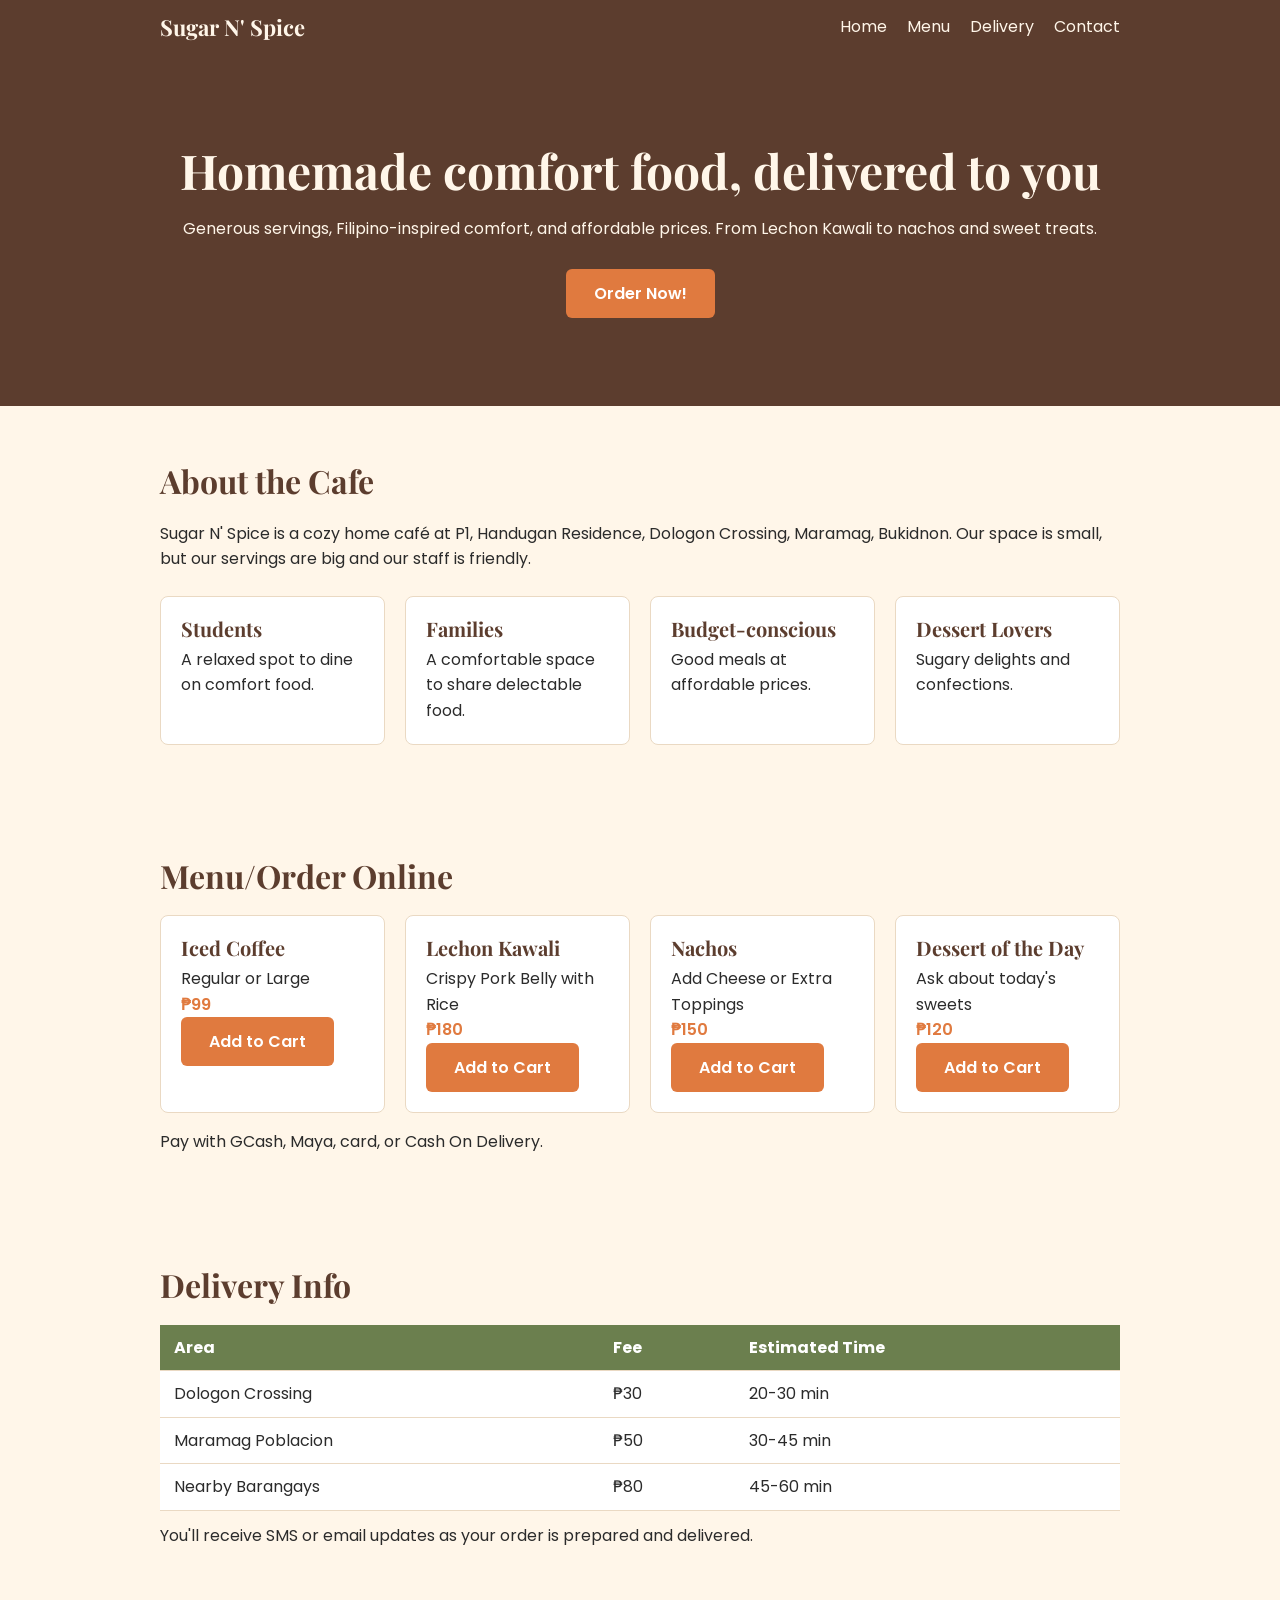
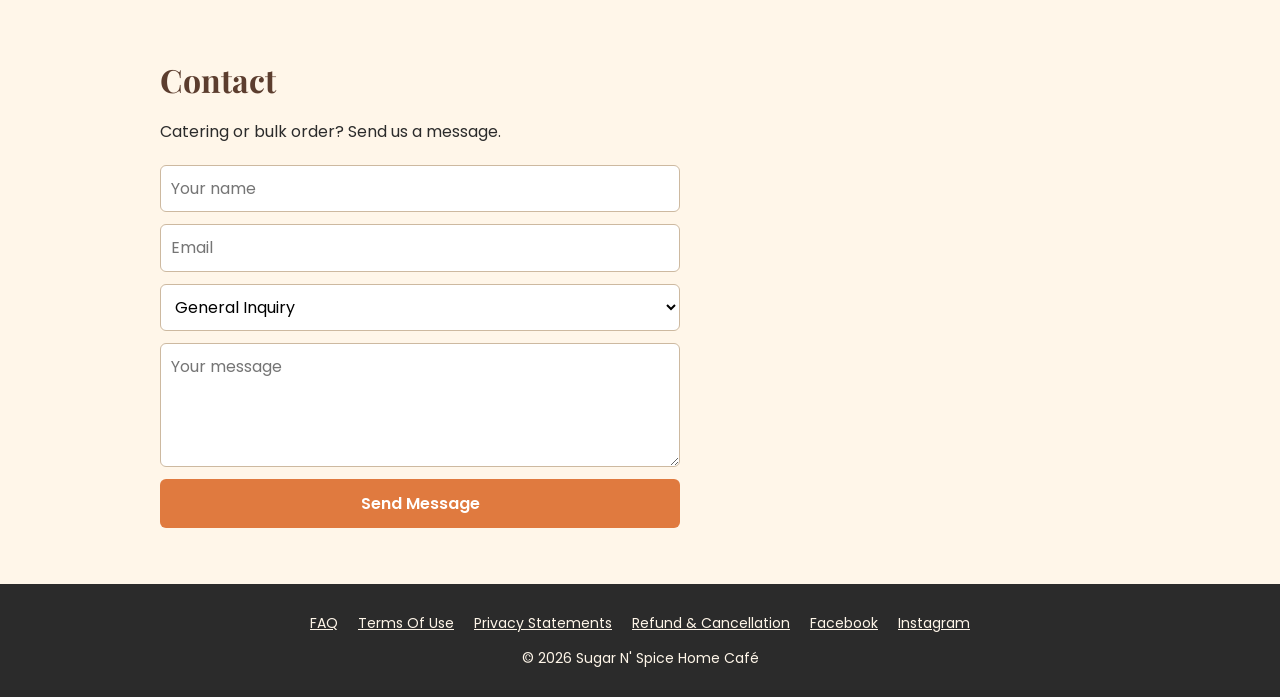
==== index.html @ 89f5729f "Debugging (Final Version)" ====
<!DOCTYPE html>
<html lang="en">
    <head>
        <meta charset="UTF-8">
        <meta name="viewport" content="width=device-width, initial-scale=1">
        <title>Sugar N' Spice Café</title>
        <link href="https://fonts.googleapis.com/css2?family=Playfair+Display:wght@600;700&family=Poppins:wght@400;600&display=swap" rel="stylesheet">
        <link rel="stylesheet" href="css/style.css">
    </head>
    <body>
        <header>
            <nav>
                <a class="logo" href="#home">Sugar N' Spice</a>
                <ul>
                    <li><a href="#home">Home</a></li>
                    <li><a href="#menu">Menu</a></li>
                    <li><a href="#delivery">Delivery</a></li>
                    <li><a href="#contact">Contact</a></li>
                </ul>
            </nav>
        </header>
        <!--Hero Section-->
        <section class ="hero" id="home">
            <h1>Homemade comfort food, delivered to you</h1>
            <p>Generous servings, Filipino-inspired comfort, and affordable prices. From Lechon Kawali to nachos and sweet treats.</p>
            <a class="btn" href="#menu">Order Now!</a>
        </section>

        <section>
            <h2>About the Cafe</h2>
            <p>Sugar N' Spice is a cozy home café at P1, Handugan Residence, Dologon Crossing, Maramag, Bukidnon. Our space is small, but our servings are big and our staff is friendly.</p>
            <div class="grid" style="margin-top:24px">
                <div class="card"><h3>Students</h3><p>A relaxed spot to dine on comfort food.</p></div>
                <div class="card"><h3>Families</h3><p>A comfortable space to share delectable food.</p></div>
                <div class="card"><h3>Budget-conscious</h3><p>Good meals at affordable prices.</p></div>
                <div class="card"><h3>Dessert Lovers</h3><p>Sugary delights and confections.</p></div>
            </div>
        </section>

        <!--MENU-->
        <section id="menu">
            <h2>Menu/Order Online</h2>
            <div class="grid">
                <div class="card"><h3>Iced Coffee</h3><p>Regular or Large</p><p class="price">₱99</p><a class="btn" href="#">Add to Cart</a></div>
                <div class="card"><h3>Lechon Kawali</h3><p>Crispy Pork Belly with Rice</p><p class="price">₱180</p><a class="btn" href="#">Add to Cart</a></div>
                <div class="card"><h3>Nachos</h3><p>Add Cheese or Extra Toppings</p><p class="price">₱150</p><a class="btn" href="#">Add to Cart</a></div>
                <div class="card"><h3>Dessert of the Day</h3><p>Ask about today's sweets</p><p class="price">₱120</p><a class="btn" href="#">Add to Cart</a></div>
            </div>
            <p style="margin-top:16px">Pay with GCash, Maya, card, or Cash On Delivery.</p>
        </section>

        <!--DELIVERY-->
        <section id="delivery">
            <h2>Delivery Info</h2>
            <table>
                <tr><th>Area</th><th>Fee</th><th>Estimated Time</th></tr>
                <tr><td>Dologon Crossing</td><td>₱30</td><td>20-30 min</td></tr>
                <tr><td>Maramag Poblacion</td><td>₱50</td><td>30-45 min</td></tr>
                <tr><td>Nearby Barangays</td><td>₱80</td><td>45-60 min</td></tr>
            </table>
            <p style="margin-top:12px">You'll receive SMS or email updates as your order is prepared and delivered.</p>
        </section>

        <section id="contact">
            <h2>Contact</h2>
            <p style="margin-bottom:20px">Catering or bulk order? Send us a message.</p>
            <form>
                <input type="text" placeholder="Your name" required>
                <input type="email" placeholder="Email" required>
                <select><option>General Inquiry</option><option>Catering</option><option>Bulk Order</option></select>
                <textarea rows="4" placeholder="Your message"></textarea>
                <button class="btn" type="submit">Send Message</button>
            </form>
        </section>
        <!--FOOTER-->
                
        <footer>
            <ul>
                <li><a href="#">FAQ</a></li>
                <li><a href="#">Terms Of Use</a></li>
                <li><a href="#">Privacy Statements</a></li>
                <li><a href="#">Refund &amp; Cancellation</a></li>
                <li><a href="#">Facebook</a></li>
                <li><a href="#">Instagram</a></li>
            </ul>
            <p>© 2026 Sugar N' Spice Home Café</p>
        </footer>
    </body>
</html>
---- css/style.css ----
:root {
  --brown: #5C3D2E;   /* primary */
  --cream: #FFF6E9;   /* background */
  --terracotta: #E07A3F; /* buttons */
  --olive: #6B7F4E;   /* highlights */
  --text: #2B2B2B;
}
* { 
  box-sizing: border-box; 
  margin: 0; 
}
body { font: 16px/1.6 'Poppins', Lato, sans-serif; 
      background: var(--cream); 
      color: var(--text); 
     }
h1, h2, h3 { 
  font-family: 'Playfair Display', serif; 
  color: var(--brown); 
  line-height: 1.2; 
}
h1 { 
  font-size: clamp(32px, 6vw, 48px); 
}
h2 { 
  font-size: 32px; 
  margin-bottom: 20px; 
}
section { 
  max-width: 1000px; 
  margin: auto; 
  padding: 56px 20px; 
}
a { 
  color: inherit; }

header {
  background: var(--brown); 
  color: var(--cream);
  position: sticky;
  top: 0;
  z-index: 5;
}

nav {
  max-width: 1000px;
  margin: auto;
  padding: 12px 20px;
  display: flex;
  flex-wrap: wrap;
  justify-content: space-between;
  align-items: center;
  gap: 8px;
}

.logo {
  font: 700 22px 'Playfair Display', serif;
  text-decoration: none;
}

nav ul {
  list-style: none;
  display: flex;
  gap: 20px;
  padding: 0;
}

nav ul a {
  text-decoration: none;
}

nav ul a:hover {
  color: var(--terracotta);
}

.btn {
  display: inline-block;
  background: var(--terracotta);
  color: #fff;
  padding: 12px 28px;
  border: 0;
  border-radius: 6px;
  font: 600 16px 'Poppins', sans-serif;
  text-decoration: none;
  cursor: pointer;
}

.btn:hover {
  background: var(--brown);
}

.hero {
  text-align: center;
  padding: 88px 20px;
  background: var(--brown);
  color: var(--cream);
  max-width: none;
}

.hero h1 {
  color: var(--cream);
}

.hero p {
  pax-width: 560px;
  margin: 16px auto 28px;
}

.grid {
  display: grid;
  grid-template-columns: repeat(auto-fit, minmax(220px, 1fr));
  gap: 20px;
}

.card {
  background: #fff;
  border: 1px solid #ead9c3;
  border-radius: 8px;
  padding: 20px;
}

.card h3 {
  font-size: 20px;
  margin-bottom: 6px;
}

.price {
  font-weight: 600;
  color: var(--terracotta);
}

table {
  width: 100%;
  border-collapse: collapse;
  background: #fff;
}

th, td {
  padding: 10px 14px;
  text-align: left;
  border-bottom: 1px solid #ead9c3;
}

th {
  background: var(--olive);
  color: #fff;
}

form {
  display: grid;
  gap: 12px;
  max-width: 520px;
}

input, select, textarea {
  padding: 10px;
  border: 1px solid #cdb9a0;
  border-radius: 6px;
  font: inherit;
  background: #fff;
}

footer {
  background: var(--text);
  color: var(--cream);
  text-align: center;
  padding: 28px 20px;
  font-size: 14px;
}

footer ul {
  list-style: none;
  padding: 0;
  display: flex;
  flex-wrap: wrap;
  justify-content: center;
  gap: 8px 20px;
  margin-bottom: 12px;
}

@media (max-width: 600px) { 
  nav ul { gap: 12px;
  font-size: 14px; 
         }
}
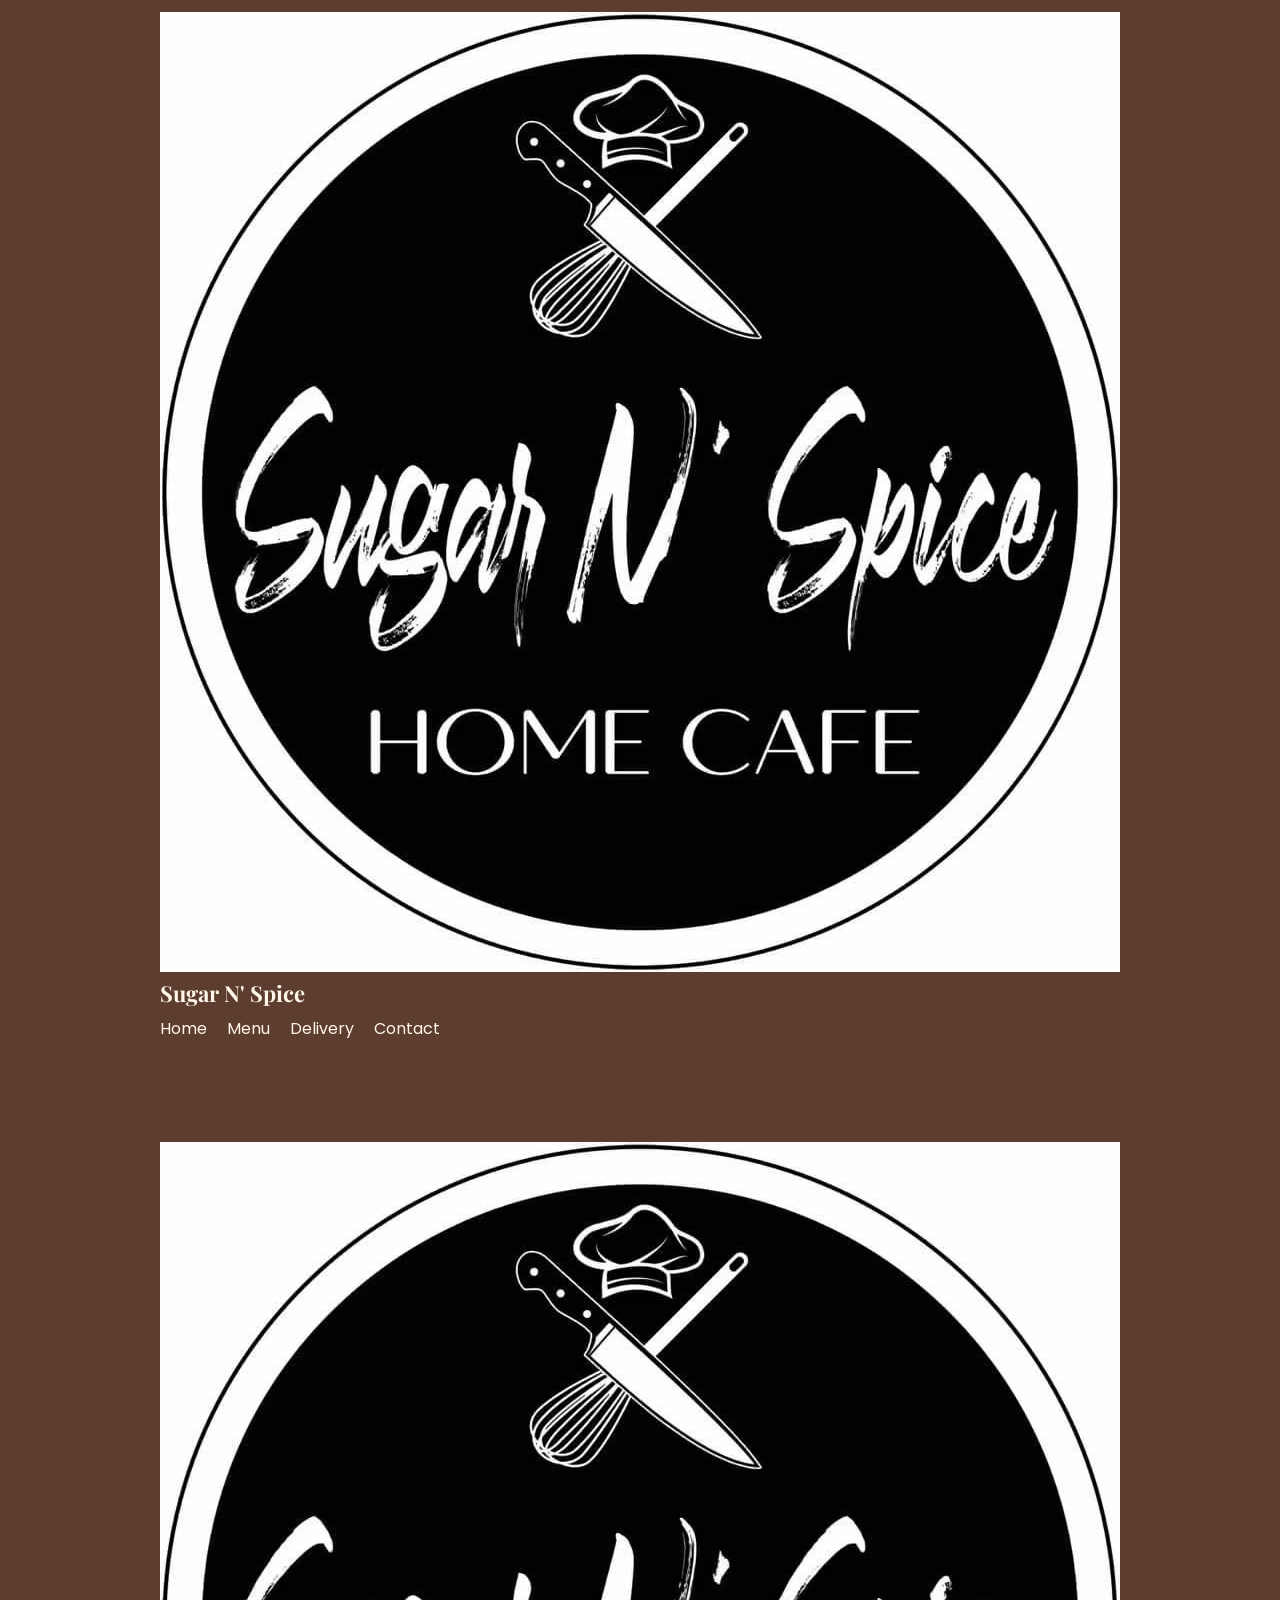
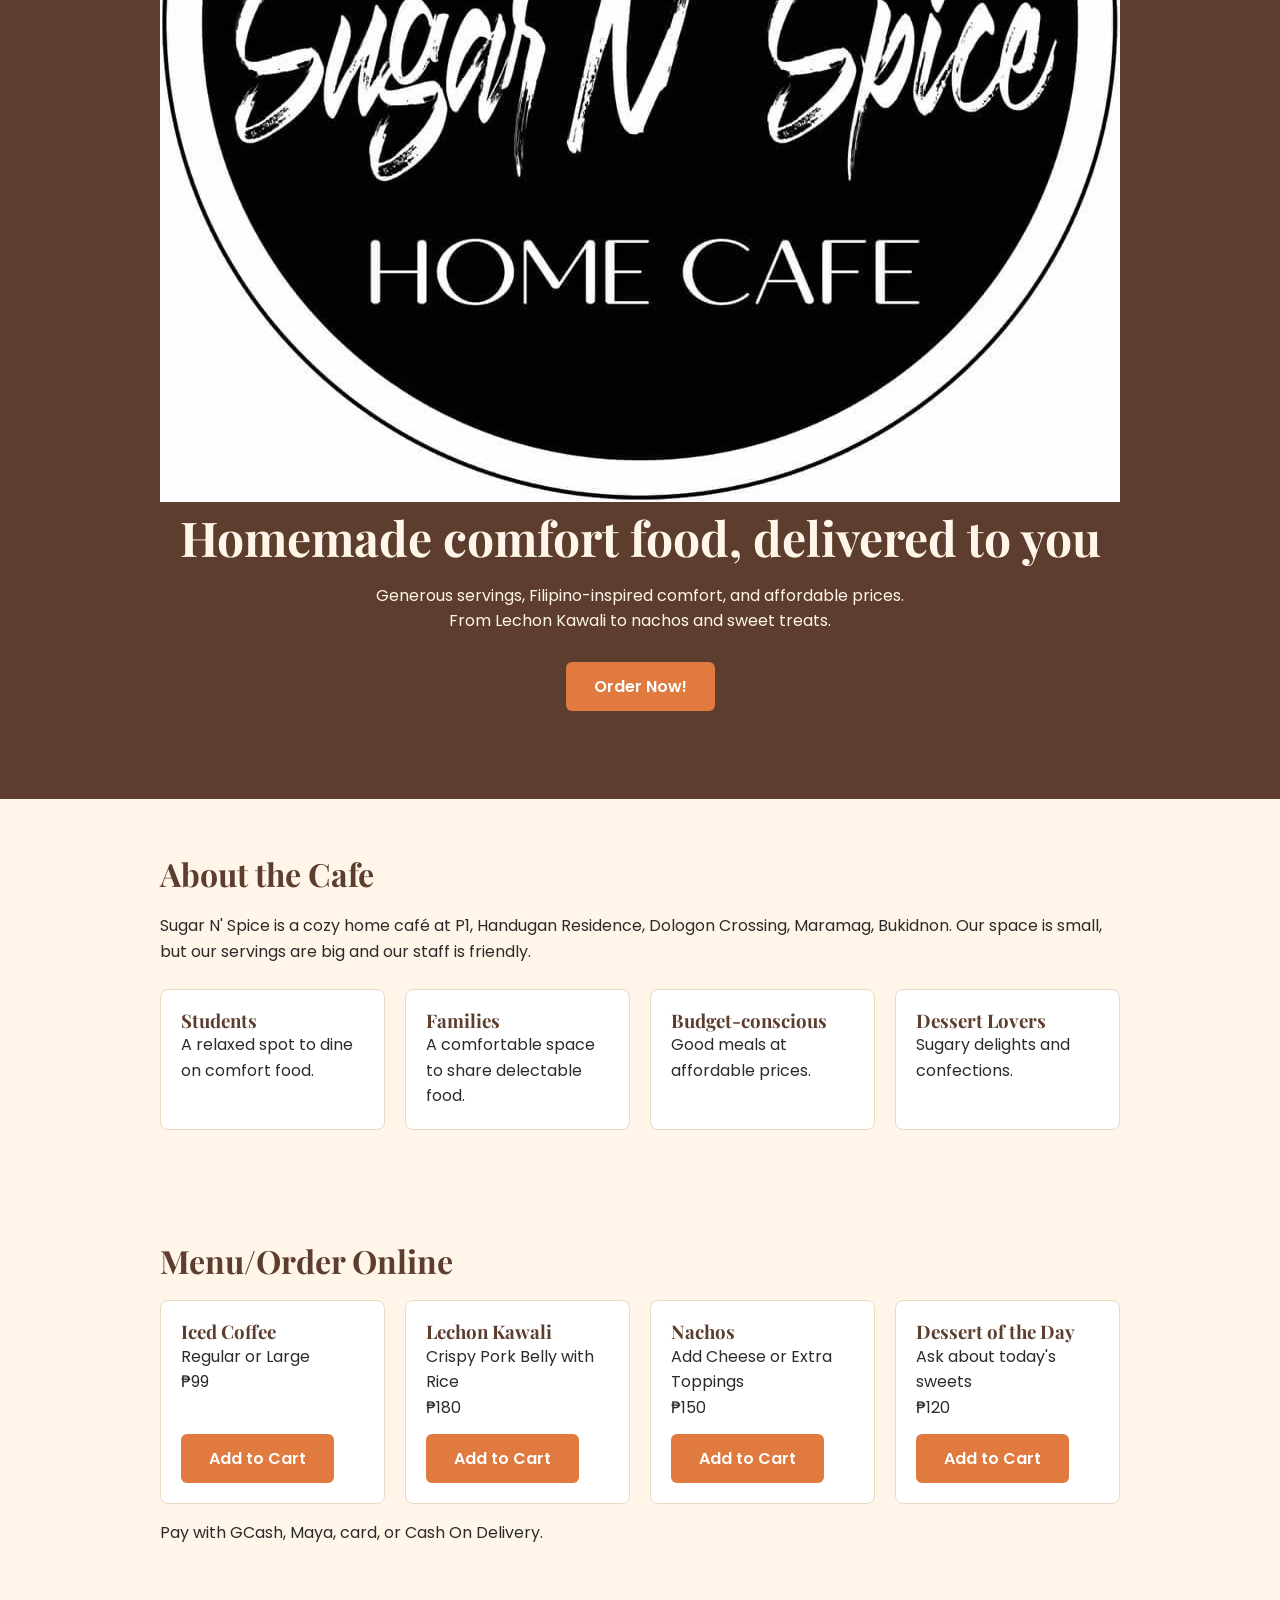
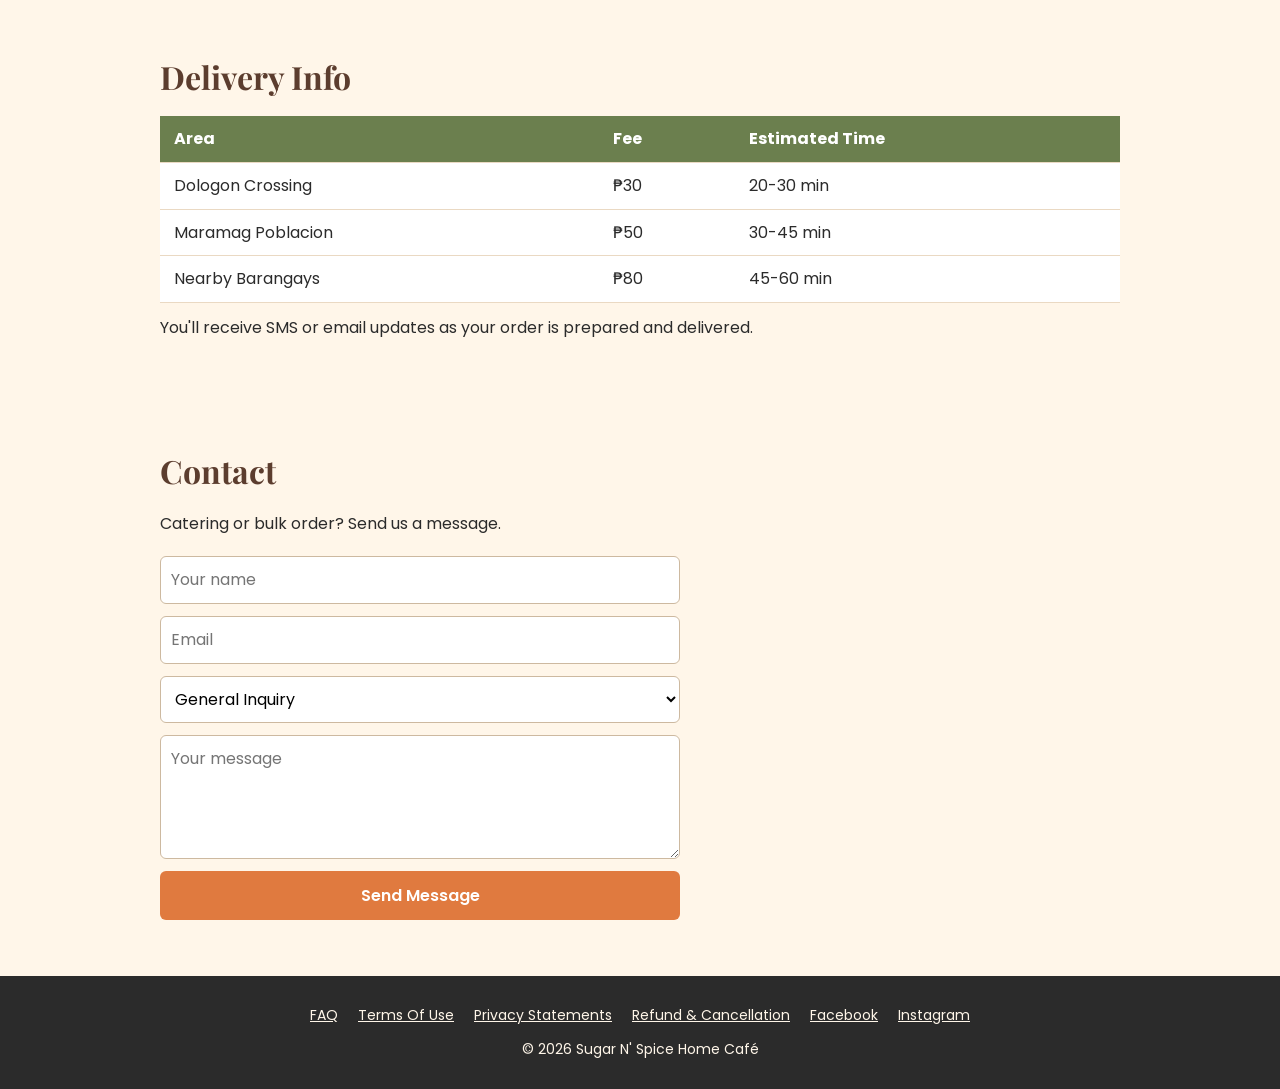
==== commit 50467894: "Added Logo" ====
--- a/index.html
+++ b/index.html
@@ -10,7 +10,7 @@
     <body>
         <header>
             <nav>
-                <a class="logo" href="#home">Sugar N' Spice</a>
+                <a class="logo" href="#home"><img src="images/logo.avif" alt="Sugar N' Spice logo">Sugar N' Spice</a>
                 <ul>
                     <li><a href="#home">Home</a></li>
                     <li><a href="#menu">Menu</a></li>
@@ -20,7 +20,8 @@
             </nav>
         </header>
         <!--Hero Section-->
-        <section class ="hero" id="home">
+        <section class="hero" id="home">
+            <img class="hero-logo" src="images/logo.avif" alt="Sugar N' Spice Home Cafe logo">
             <h1>Homemade comfort food, delivered to you</h1>
             <p>Generous servings, Filipino-inspired comfort, and affordable prices. From Lechon Kawali to nachos and sweet treats.</p>
             <a class="btn" href="#menu">Order Now!</a>
--- a/css/style.css
+++ b/css/style.css
@@ -101,7 +101,7 @@
 }
 
 .hero p {
-  pax-width: 560px;
+  max-width: 560px;
   margin: 16px auto 28px;
 }
 
@@ -116,16 +116,17 @@
   border: 1px solid #ead9c3;
   border-radius: 8px;
   padding: 20px;
+  display: flex;
+  flex-direction: column;
 }
 
-.card h3 {
-  font-size: 20px;
-  margin-bottom: 6px;
+.card .btn {
+  margin-top: auto;
+  align-self: flex-start;
 }
 
-.price {
-  font-weight: 600;
-  color: var(--terracotta);
+.card .price {
+  margin-bottom: 14px;
 }
 
 table {
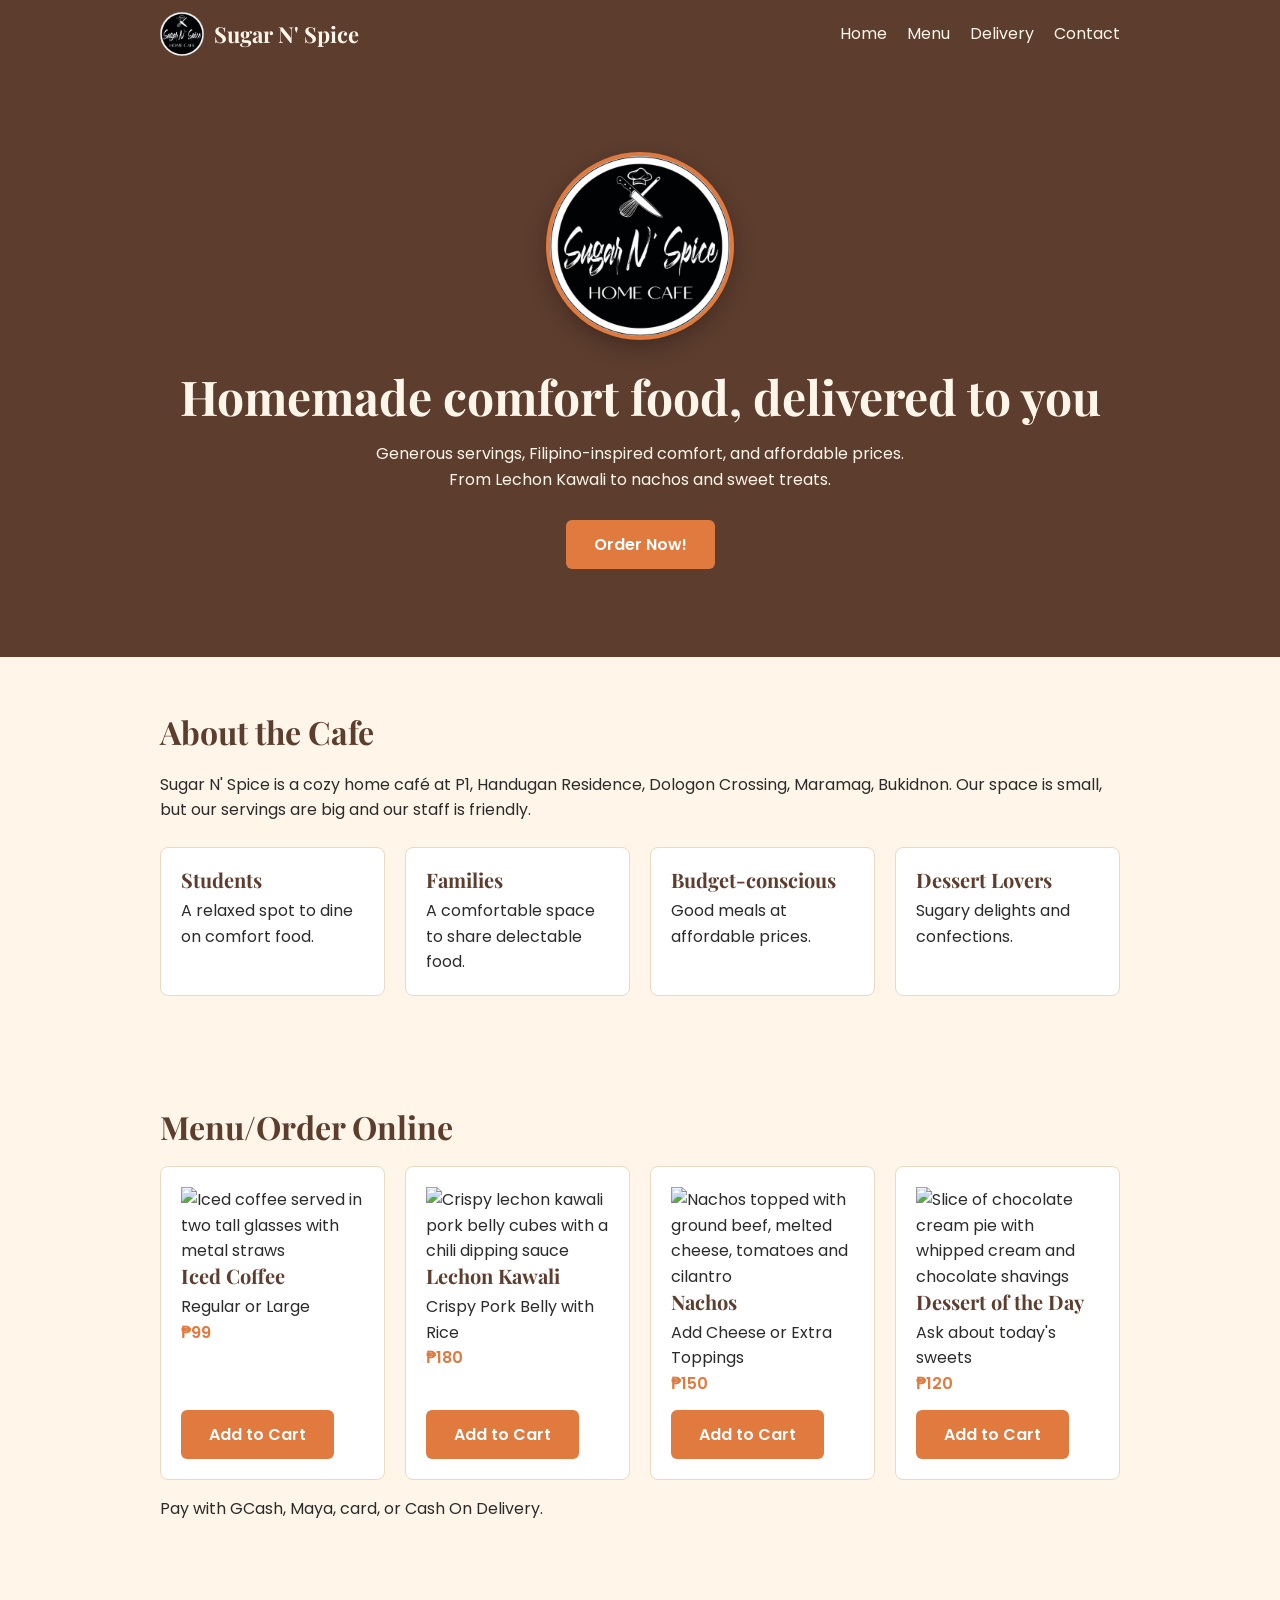
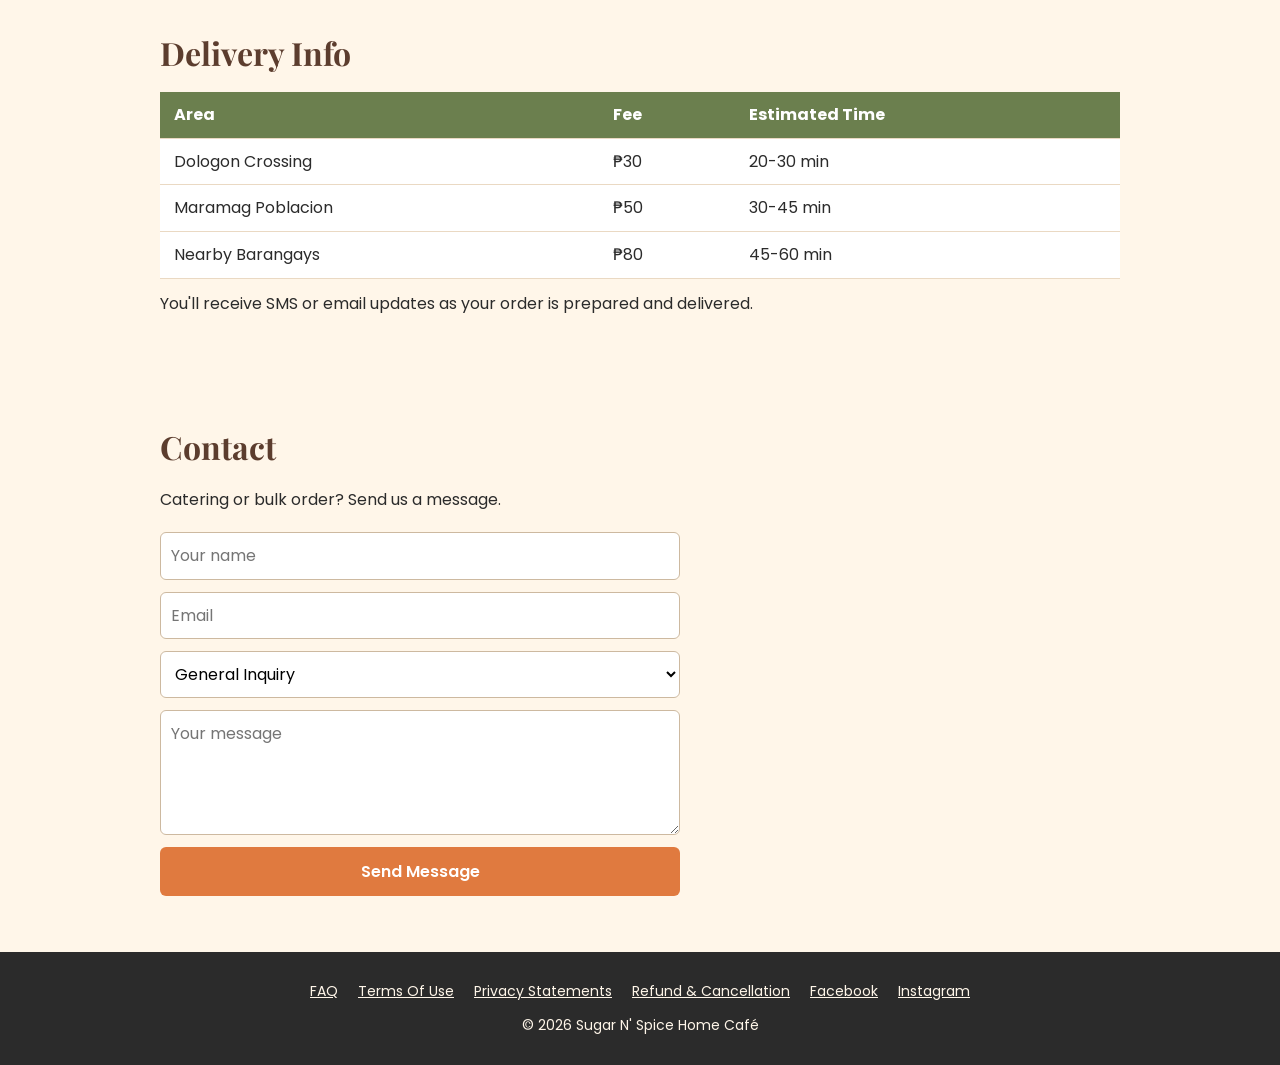
==== commit 52db1f79: "Added Images to Menu" ====
--- a/index.html
+++ b/index.html
@@ -42,10 +42,10 @@
         <section id="menu">
             <h2>Menu/Order Online</h2>
             <div class="grid">
-                <div class="card"><h3>Iced Coffee</h3><p>Regular or Large</p><p class="price">₱99</p><a class="btn" href="#">Add to Cart</a></div>
-                <div class="card"><h3>Lechon Kawali</h3><p>Crispy Pork Belly with Rice</p><p class="price">₱180</p><a class="btn" href="#">Add to Cart</a></div>
-                <div class="card"><h3>Nachos</h3><p>Add Cheese or Extra Toppings</p><p class="price">₱150</p><a class="btn" href="#">Add to Cart</a></div>
-                <div class="card"><h3>Dessert of the Day</h3><p>Ask about today's sweets</p><p class="price">₱120</p><a class="btn" href="#">Add to Cart</a></div>
+                <div class="card"><img class="card-img" src="images/two-glasses-thai-iced-coffee.jpg" alt="Iced coffee served in two tall glasses with metal straws" loading="lazy"><h3>Iced Coffee</h3><p>Regular or Large</p><p class="price">₱99</p><a class="btn" href="#">Add to Cart</a></div>
+                <div class="card"><img class="card-img" src="images/ND-Lechon-Kawali-bflv-threeByTwoLargeAt2X.jpg" alt="Crispy lechon kawali pork belly cubes with a chili dipping sauce" loading="lazy"><h3>Lechon Kawali</h3><p>Crispy Pork Belly with Rice</p><p class="price">₱180</p><a class="btn" href="#">Add to Cart</a></div>
+                <div class="card"><img class="card-img" src="images/nachos.jpg" alt="Nachos topped with ground beef, melted cheese, tomatoes and cilantro" loading="lazy"><h3>Nachos</h3><p>Add Cheese or Extra Toppings</p><p class="price">₱150</p><a class="btn" href="#">Add to Cart</a></div>
+                <div class="card"><img class="card-img" src="images/chocolate-cream-pie-93-1.jpg" alt="Slice of chocolate cream pie with whipped cream and chocolate shavings" loading="lazy"><h3>Dessert of the Day</h3><p>Ask about today's sweets</p><p class="price">₱120</p><a class="btn" href="#">Add to Cart</a></div>
             </div>
             <p style="margin-top:16px">Pay with GCash, Maya, card, or Cash On Delivery.</p>
         </section>
@@ -87,4 +87,4 @@
             <p>© 2026 Sugar N' Spice Home Café</p>
         </footer>
     </body>
-</html>
+</html>
--- a/css/style.css
+++ b/css/style.css
@@ -1,8 +1,8 @@
 :root {
-  --brown: #5C3D2E;   /* primary */
-  --cream: #FFF6E9;   /* background */
-  --terracotta: #E07A3F; /* buttons */
-  --olive: #6B7F4E;   /* highlights */
+  --brown: #5C3D2E; 
+  --cream: #FFF6E9;  
+  --terracotta: #E07A3F; 
+  --olive: #6B7F4E;  
   --text: #2B2B2B;
 }
 * { 
@@ -55,6 +55,15 @@
 .logo {
   font: 700 22px 'Playfair Display', serif;
   text-decoration: none;
+  display: flex;
+  align-items: center;
+  gap: 10px;
+}
+
+.logo img {
+  width: 44px;
+  height: 44px;
+  border-radius: 50%;
 }
 
 nav ul {
@@ -96,6 +105,14 @@
   max-width: none;
 }
 
+.hero-logo {
+  width: 180px;
+  height: 180px;
+  border-radius: 50%;
+  margin-bottom: 24px;
+  box-shadow: 0 0 0 4px var(--terracotta), 0 8px 24px rgba(0, 0, 0, 0.35);
+}
+
 .hero h1 {
   color: var(--cream);
 }
@@ -127,6 +144,16 @@
 
 .card .price {
   margin-bottom: 14px;
+}
+
+.card h3 {
+  font-size: 20px;
+  margin-bottom: 6px;
+}
+
+.price {
+  font-weight: 600;
+  color: var(--terracotta);
 }
 
 table {
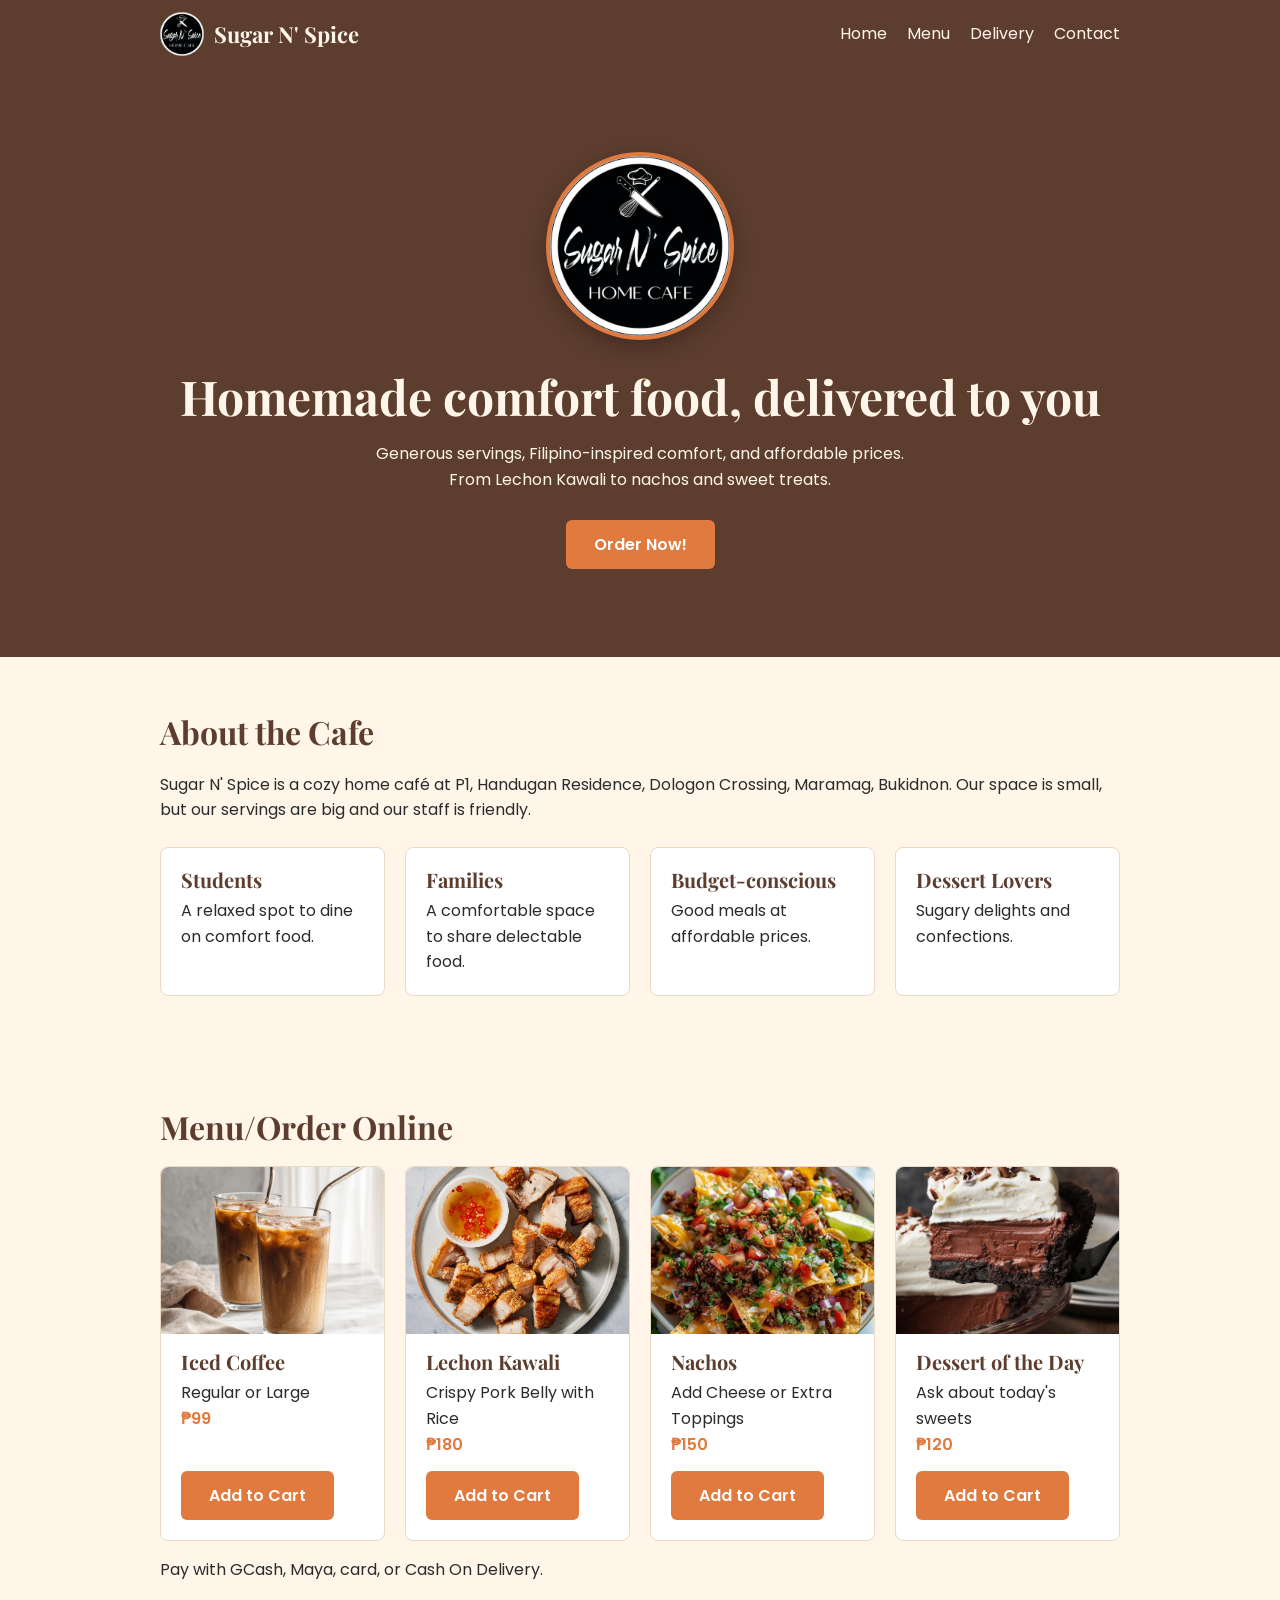
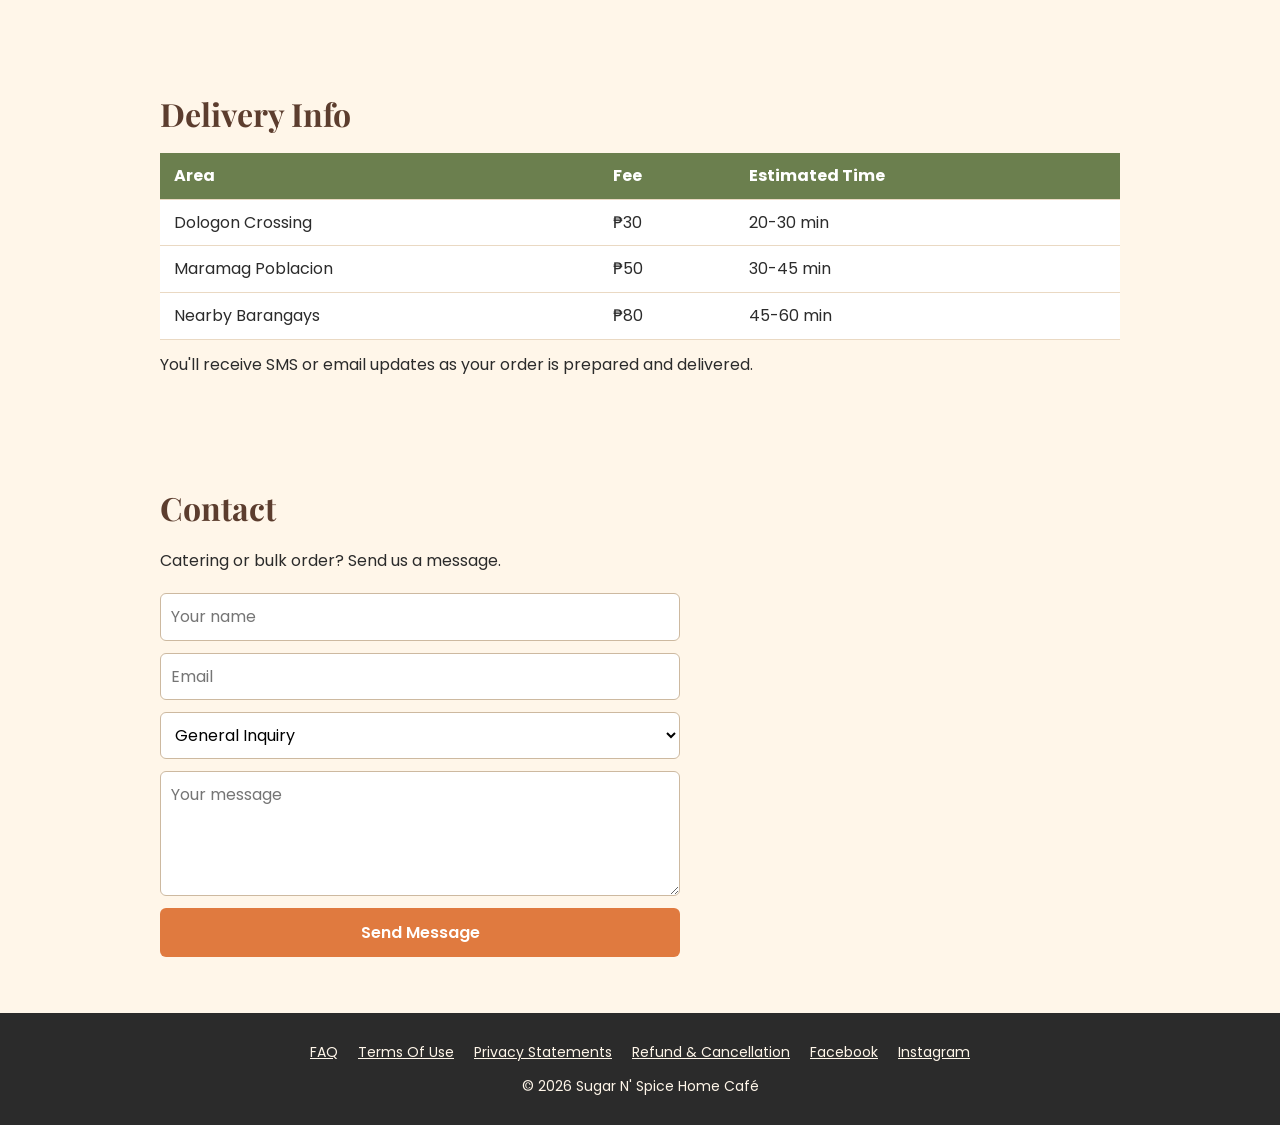
==== commit 6c09223d: "Debugging / Added Additional Menu Images / Image Styling" ====
--- a/index.html
+++ b/index.html
@@ -13,7 +13,7 @@
                 <a class="logo" href="#home"><img src="images/logo.avif" alt="Sugar N' Spice logo">Sugar N' Spice</a>
                 <ul>
                     <li><a href="#home">Home</a></li>
-                    <li><a href="#menu">Menu</a></li>
+                    <li><a href="menu.html">Menu</a></li>
                     <li><a href="#delivery">Delivery</a></li>
                     <li><a href="#contact">Contact</a></li>
                 </ul>
--- a/css/style.css
+++ b/css/style.css
@@ -1,8 +1,8 @@
 :root {
-  --brown: #5C3D2E; 
-  --cream: #FFF6E9;  
-  --terracotta: #E07A3F; 
-  --olive: #6B7F4E;  
+  --brown: #5C3D2E;   /* primary */
+  --cream: #FFF6E9;   /* background */
+  --terracotta: #E07A3F; /* buttons */
+  --olive: #6B7F4E;   /* highlights */
   --text: #2B2B2B;
 }
 * { 
@@ -137,6 +137,15 @@
   flex-direction: column;
 }
 
+.card-img {
+  width: calc(100% + 40px);
+  margin: -20px -20px 16px;
+  aspect-ratio: 4 / 3;
+  object-fit: cover;
+  display: block;
+  border-radius: 8px 8px 0 0;
+}
+
 .card .btn {
   margin-top: auto;
   align-self: flex-start;
@@ -209,4 +218,4 @@
   nav ul { gap: 12px;
   font-size: 14px; 
          }
-}
+}
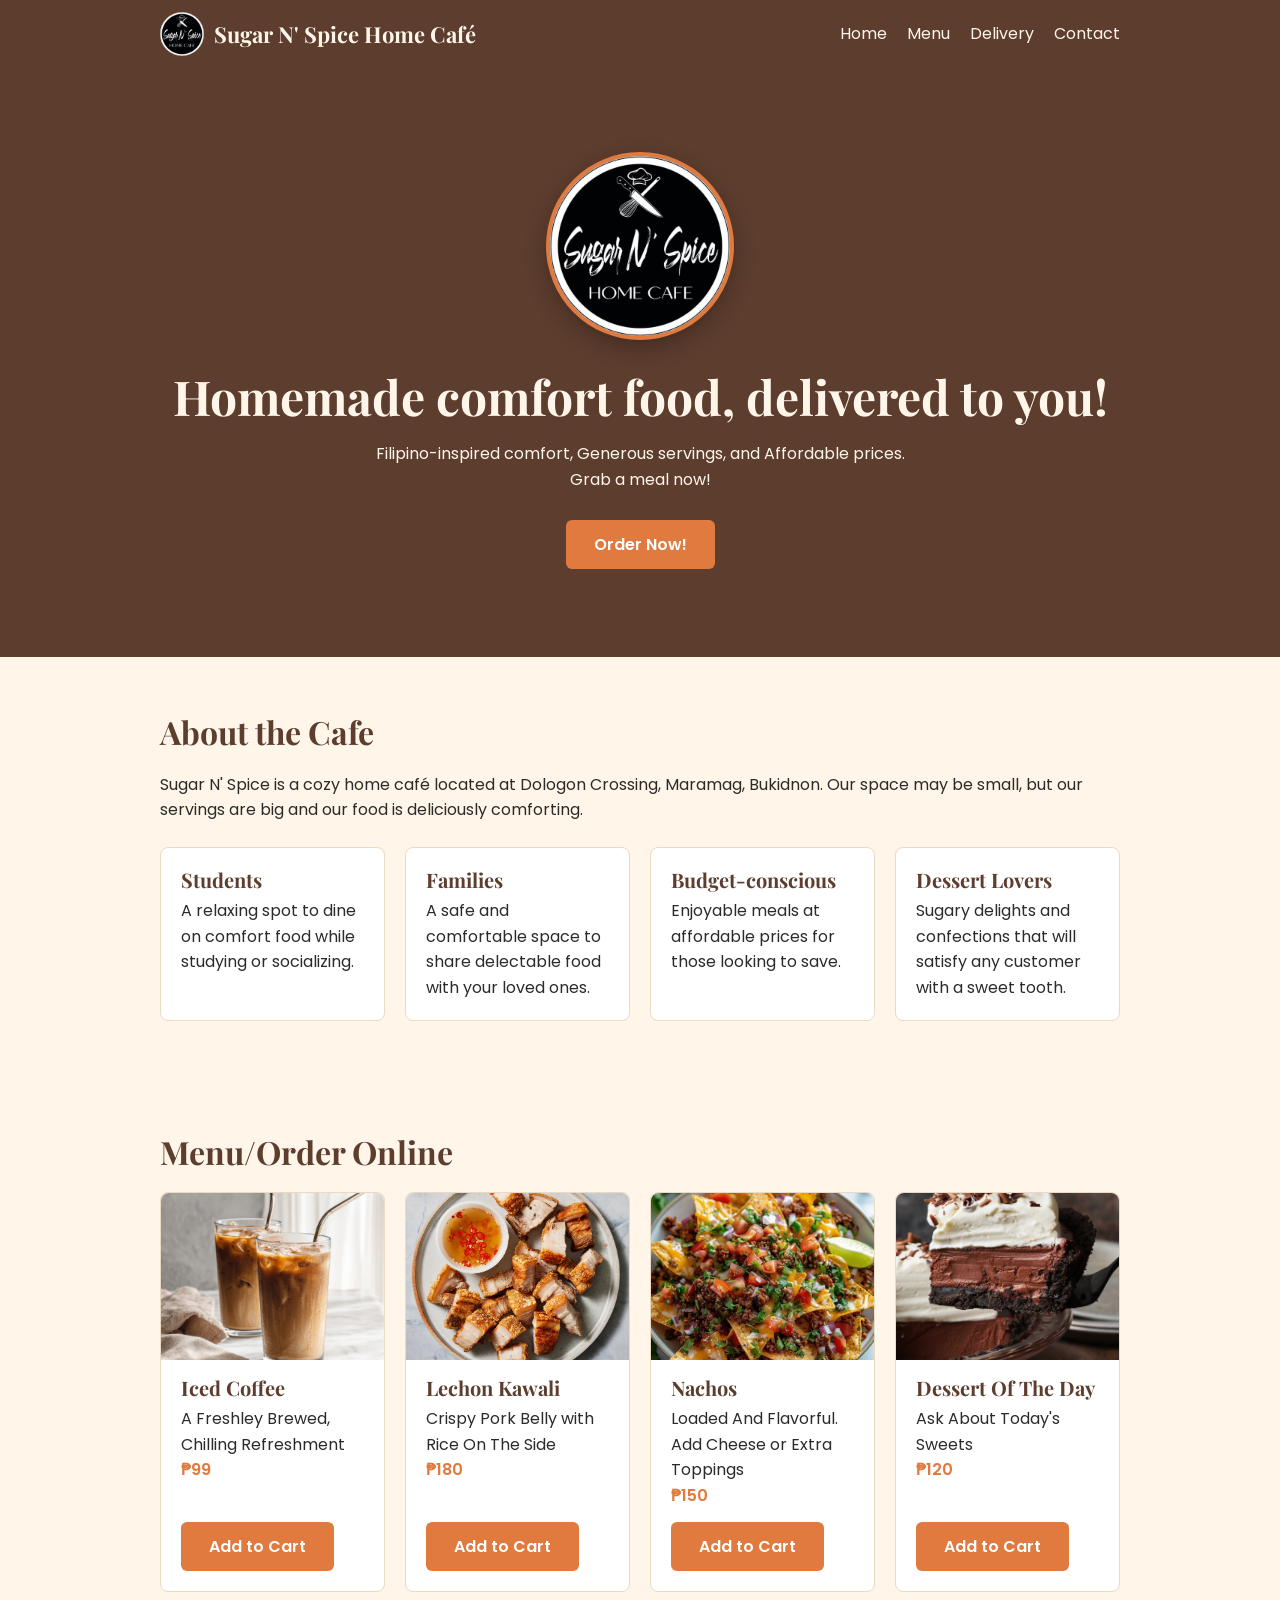
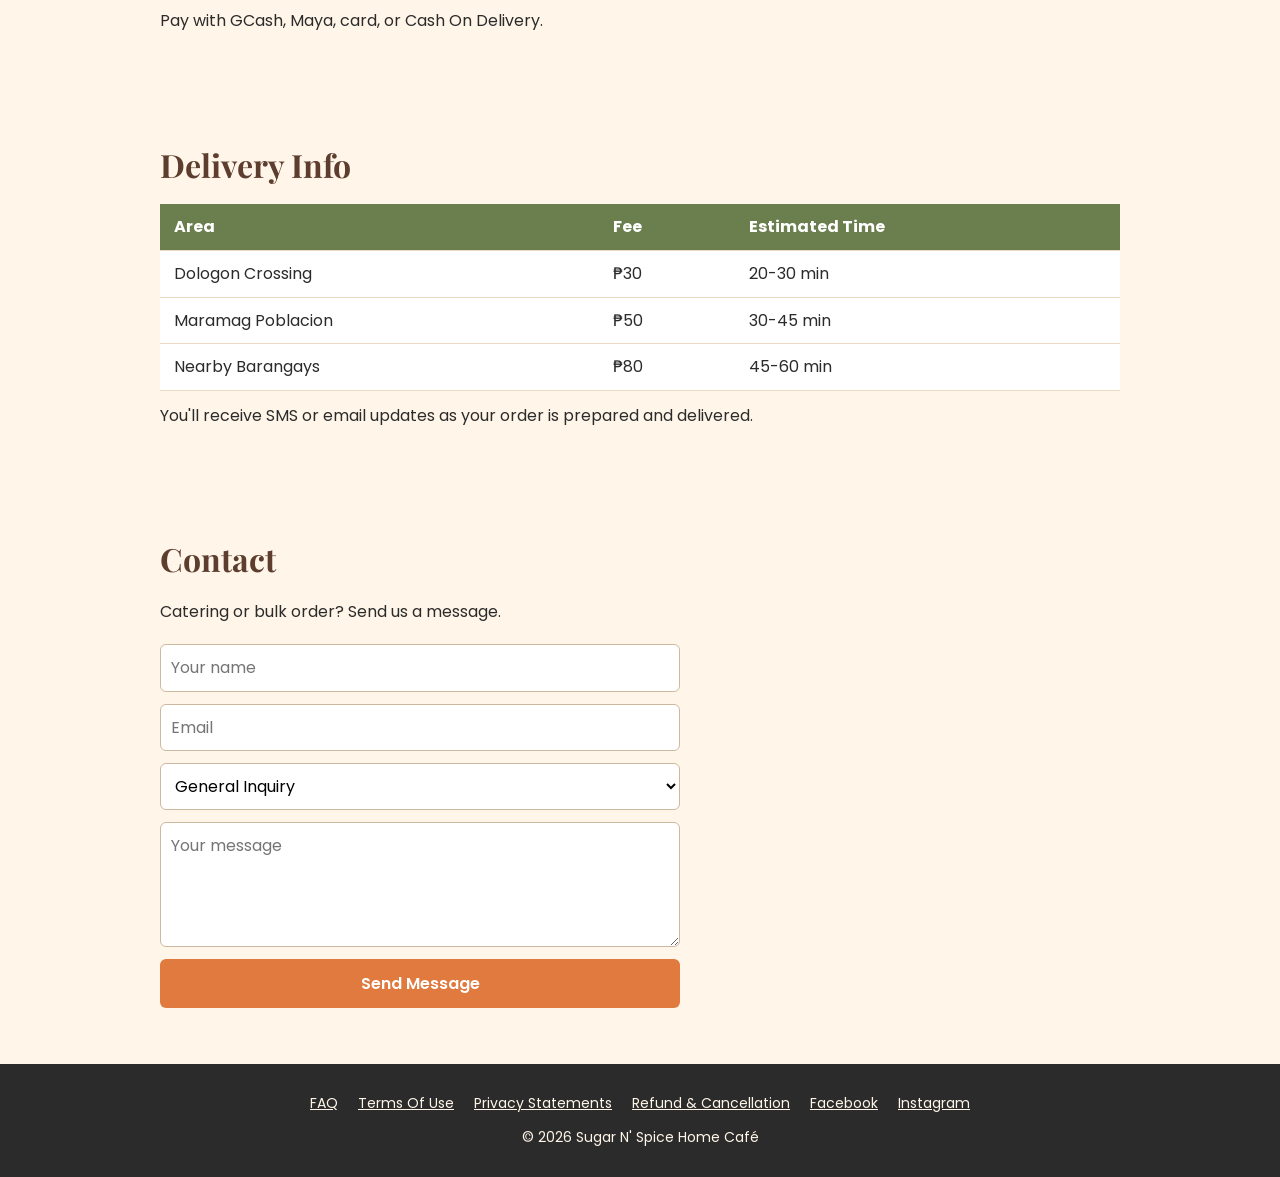
==== commit 54a488ee: "Final_Finalizing" ====
--- a/index.html
+++ b/index.html
@@ -10,47 +10,48 @@
     <body>
         <header>
             <nav>
-                <a class="logo" href="#home"><img src="images/logo.avif" alt="Sugar N' Spice logo">Sugar N' Spice</a>
+                <a class="logo" href="#home"><img src="images/logo.avif" alt="Sugar N' Spice logo">Sugar N' Spice Home Café</a>
                 <ul>
                     <li><a href="#home">Home</a></li>
                     <li><a href="menu.html">Menu</a></li>
-                    <li><a href="#delivery">Delivery</a></li>
-                    <li><a href="#contact">Contact</a></li>
+                    <li><a href="delivery.html">Delivery</a></li>
+                    <li><a href="contact.html">Contact</a></li>
                 </ul>
             </nav>
         </header>
-        <!--Hero Section-->
+
+
         <section class="hero" id="home">
             <img class="hero-logo" src="images/logo.avif" alt="Sugar N' Spice Home Cafe logo">
-            <h1>Homemade comfort food, delivered to you</h1>
-            <p>Generous servings, Filipino-inspired comfort, and affordable prices. From Lechon Kawali to nachos and sweet treats.</p>
-            <a class="btn" href="#menu">Order Now!</a>
+            <h1>Homemade comfort food, delivered to you!</h1>
+            <p>Filipino-inspired comfort, Generous servings, and Affordable prices. Grab a meal now!    </p>
+            <a class="btn" href="menu.html">Order Now!</a>
         </section>
 
         <section>
             <h2>About the Cafe</h2>
-            <p>Sugar N' Spice is a cozy home café at P1, Handugan Residence, Dologon Crossing, Maramag, Bukidnon. Our space is small, but our servings are big and our staff is friendly.</p>
+            <p>Sugar N' Spice is a cozy home café located at Dologon Crossing, Maramag, Bukidnon. Our space may be small, but our servings are big and our food is deliciously comforting.</p>
             <div class="grid" style="margin-top:24px">
-                <div class="card"><h3>Students</h3><p>A relaxed spot to dine on comfort food.</p></div>
-                <div class="card"><h3>Families</h3><p>A comfortable space to share delectable food.</p></div>
-                <div class="card"><h3>Budget-conscious</h3><p>Good meals at affordable prices.</p></div>
-                <div class="card"><h3>Dessert Lovers</h3><p>Sugary delights and confections.</p></div>
+                <div class="card"><h3>Students</h3><p>A relaxing spot to dine on comfort food while studying or socializing.</p></div>
+                <div class="card"><h3>Families</h3><p>A safe and comfortable space to share delectable food with your loved ones.</p></div>
+                <div class="card"><h3>Budget-conscious</h3><p>Enjoyable meals at affordable prices for those looking to save.</p></div>
+                <div class="card"><h3>Dessert Lovers</h3><p>Sugary delights and confections that will satisfy any customer with a sweet tooth.</p></div>
             </div>
         </section>
 
-        <!--MENU-->
+
         <section id="menu">
             <h2>Menu/Order Online</h2>
             <div class="grid">
-                <div class="card"><img class="card-img" src="images/two-glasses-thai-iced-coffee.jpg" alt="Iced coffee served in two tall glasses with metal straws" loading="lazy"><h3>Iced Coffee</h3><p>Regular or Large</p><p class="price">₱99</p><a class="btn" href="#">Add to Cart</a></div>
-                <div class="card"><img class="card-img" src="images/ND-Lechon-Kawali-bflv-threeByTwoLargeAt2X.jpg" alt="Crispy lechon kawali pork belly cubes with a chili dipping sauce" loading="lazy"><h3>Lechon Kawali</h3><p>Crispy Pork Belly with Rice</p><p class="price">₱180</p><a class="btn" href="#">Add to Cart</a></div>
-                <div class="card"><img class="card-img" src="images/nachos.jpg" alt="Nachos topped with ground beef, melted cheese, tomatoes and cilantro" loading="lazy"><h3>Nachos</h3><p>Add Cheese or Extra Toppings</p><p class="price">₱150</p><a class="btn" href="#">Add to Cart</a></div>
-                <div class="card"><img class="card-img" src="images/chocolate-cream-pie-93-1.jpg" alt="Slice of chocolate cream pie with whipped cream and chocolate shavings" loading="lazy"><h3>Dessert of the Day</h3><p>Ask about today's sweets</p><p class="price">₱120</p><a class="btn" href="#">Add to Cart</a></div>
+                <div class="card"><img class="card-img" src="images/two-glasses-thai-iced-coffee.jpg" alt="Iced coffee served in two tall glasses with metal straws" loading="lazy"><h3>Iced Coffee</h3><p>A Freshley Brewed, Chilling Refreshment</p><p class="price">₱99</p><a class="btn" href="#">Add to Cart</a></div>
+                <div class="card"><img class="card-img" src="images/ND-Lechon-Kawali-bflv-threeByTwoLargeAt2X.jpg" alt="Crispy lechon kawali pork belly cubes with a chili dipping sauce" loading="lazy"><h3>Lechon Kawali</h3><p>Crispy Pork Belly with Rice On The Side</p><p class="price">₱180</p><a class="btn" href="#">Add to Cart</a></div>
+                <div class="card"><img class="card-img" src="images/nachos.jpg" alt="Nachos topped with ground beef, melted cheese, tomatoes and cilantro" loading="lazy"><h3>Nachos</h3><p>Loaded And Flavorful. Add Cheese or Extra Toppings</p><p class="price">₱150</p><a class="btn" href="#">Add to Cart</a></div>
+                <div class="card"><img class="card-img" src="images/chocolate-cream-pie-93-1.jpg" alt="Slice of chocolate cream pie with whipped cream and chocolate shavings" loading="lazy"><h3>Dessert Of The Day</h3><p>Ask About Today's Sweets</p><p class="price">₱120</p><a class="btn" href="#">Add to Cart</a></div>
             </div>
             <p style="margin-top:16px">Pay with GCash, Maya, card, or Cash On Delivery.</p>
         </section>
 
-        <!--DELIVERY-->
+
         <section id="delivery">
             <h2>Delivery Info</h2>
             <table>
@@ -73,8 +74,8 @@
                 <button class="btn" type="submit">Send Message</button>
             </form>
         </section>
-        <!--FOOTER-->
-                
+       
+
         <footer>
             <ul>
                 <li><a href="#">FAQ</a></li>
--- a/css/style.css
+++ b/css/style.css
@@ -1,8 +1,8 @@
 :root {
-  --brown: #5C3D2E;   /* primary */
-  --cream: #FFF6E9;   /* background */
-  --terracotta: #E07A3F; /* buttons */
-  --olive: #6B7F4E;   /* highlights */
+  --brown: #5C3D2E;
+  --cream: #FFF6E9;
+  --terracotta: #E07A3F; 
+  --olive: #6B7F4E;
   --text: #2B2B2B;
 }
 * { 
@@ -218,4 +218,73 @@
   nav ul { gap: 12px;
   font-size: 14px; 
          }
+}
+
+
+:focus-visible {
+  outline: 3px solid var(--terracotta);
+  outline-offset: 2px;
+}
+
+section[id], aside[id], .menu-cat[id] {
+  scroll-margin-top: 72px;
+}
+
+nav ul a[aria-current="page"] {
+  text-decoration: underline;
+  text-decoration-color: var(--terracotta);
+  text-decoration-thickness: 2px;
+  text-underline-offset: 6px;
+}
+
+.placeholder {
+  background: #fff3b0;
+  padding: 0 4px;
+  border-radius: 3px;
+}
+
+
+.page-head {
+  text-align: center;
+  padding: 48px 20px;
+  background: var(--brown);
+  color: var(--cream);
+  max-width: none;
+}
+
+.page-head h1 {
+  color: var(--cream);
+}
+
+.page-head p {
+  max-width: 560px;
+  margin: 12px auto 0;
+}
+
+
+fieldset {
+  border: 0;
+  padding: 0;
+  min-width: 0;
+}
+
+legend {
+  font-weight: 600;
+  color: var(--brown);
+  margin-bottom: 6px;
+}
+
+.field {
+  display: grid;
+  gap: 4px;
+  font-size: 14px;
+  font-weight: 600;
+  color: var(--brown);
+}
+
+.field input, .field select, .field textarea {
+  width: 100%;
+  min-width: 0;
+  font-weight: 400;
+  color: var(--text);
 }
